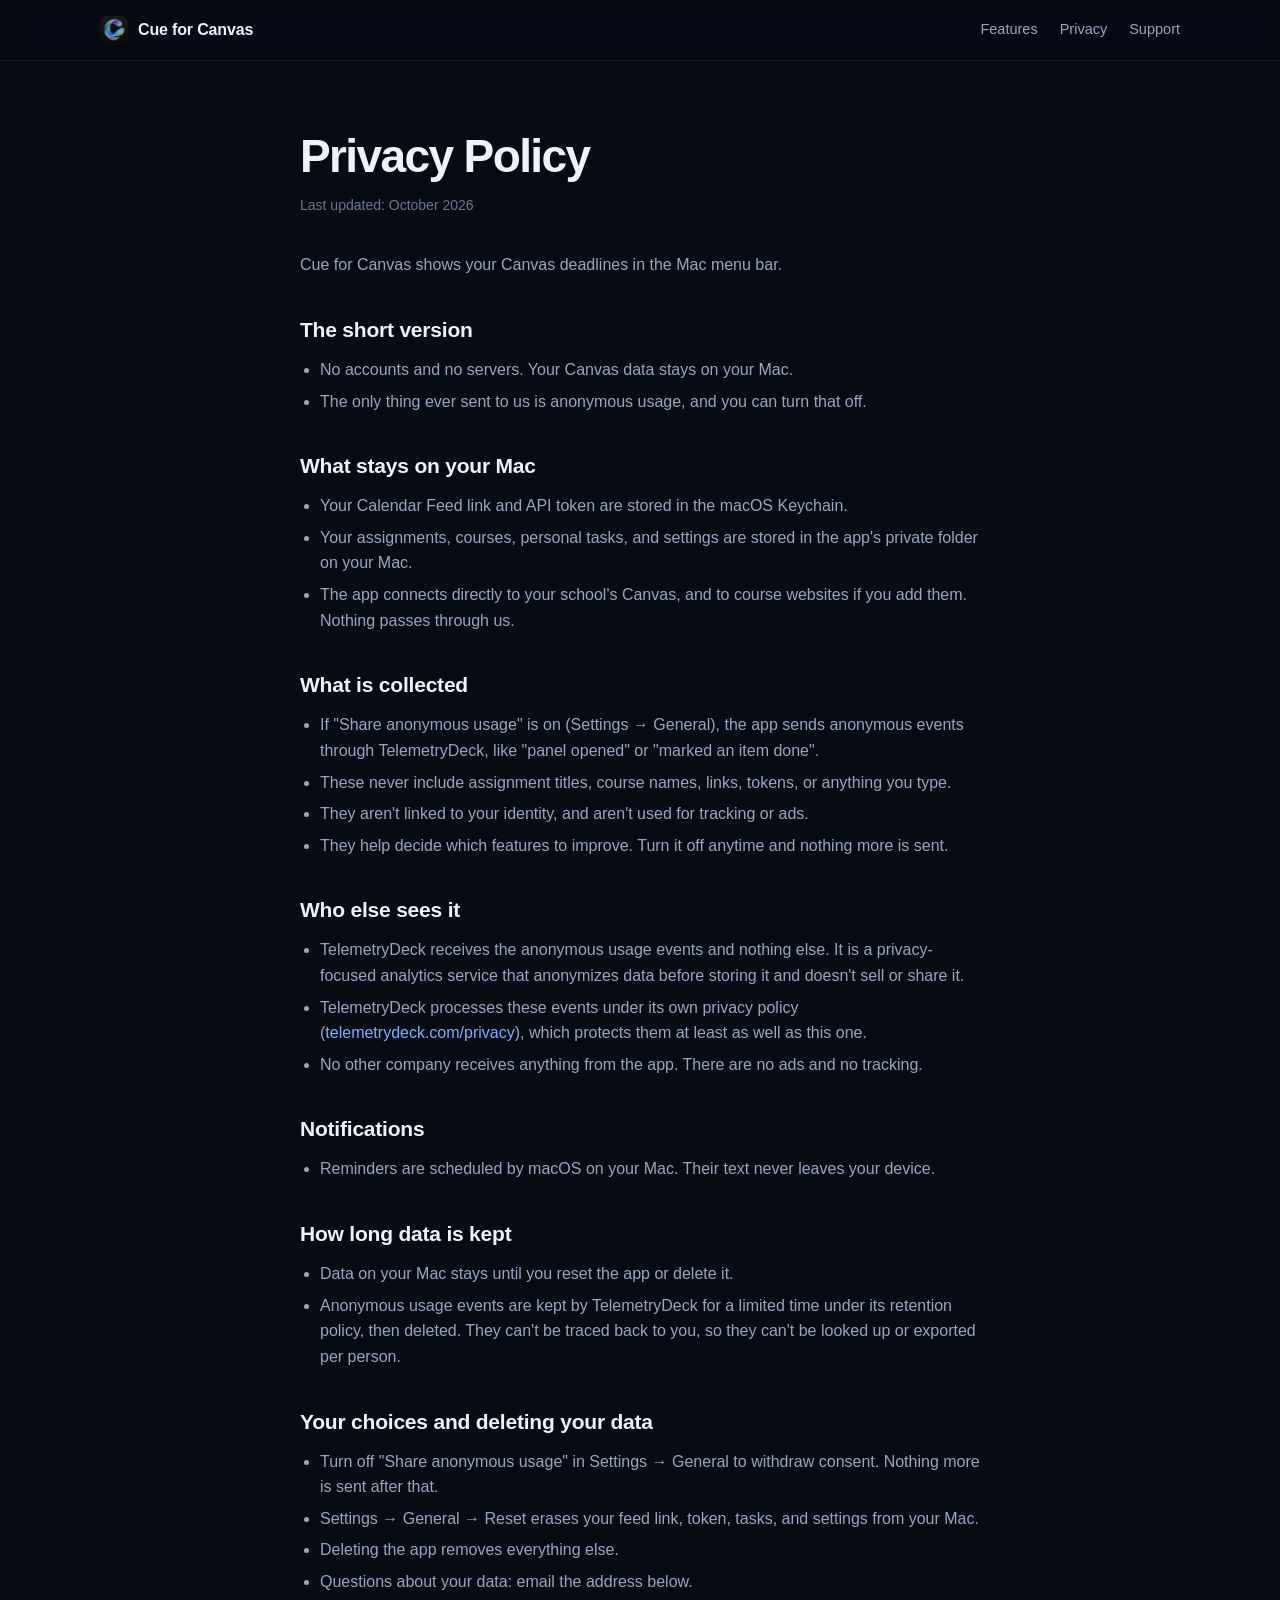
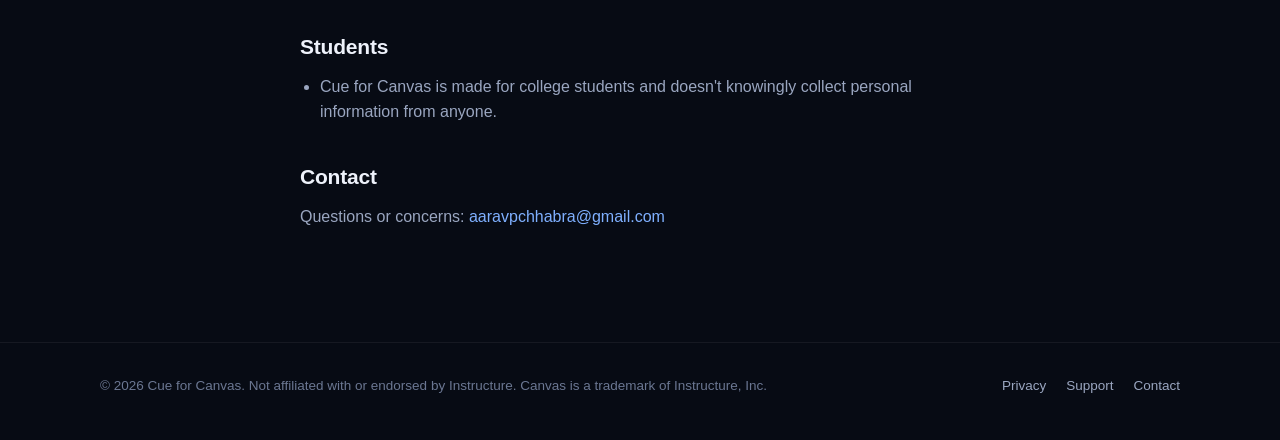
==== privacy/index.html @ 2b76afa1 "Landing page" ====
<!doctype html>
<html lang="en">
<head>
<meta charset="utf-8">
<meta name="viewport" content="width=device-width, initial-scale=1">
<title>Privacy Policy · Cue for Canvas</title>
<meta name="description" content="How Cue for Canvas handles your data. No accounts, no servers, anonymous usage only.">
<link rel="canonical" href="https://cueforcanvas.com/privacy/">
<meta property="og:title" content="Privacy Policy · Cue for Canvas">
<meta property="og:image" content="https://cueforcanvas.com/assets/og.png">
<meta name="theme-color" content="#070b14">
<link rel="icon" type="image/png" sizes="32x32" href="/assets/favicon-32.png">
<link rel="apple-touch-icon" href="/assets/apple-touch-icon.png">
<link rel="stylesheet" href="/styles.css">
</head>
<body>

<header class="nav">
  <div class="wrap">
    <a class="brand" href="/"><img src="/assets/icon-256.webp" alt="" width="28" height="28">Cue for Canvas</a>
    <nav class="nav-links">
      <a href="/#features">Features</a>
      <a class="keep" href="/privacy/">Privacy</a>
      <a class="keep" href="/support/">Support</a>
    </nav>
  </div>
</header>

<main class="doc">
<h1>Privacy Policy</h1>
<p class="updated">Last updated: October 2026</p>
<p>Cue for Canvas shows your Canvas deadlines in the Mac menu bar.</p>
<h2>The short version</h2>
<ul>
  <li>No accounts and no servers. Your Canvas data stays on your Mac.</li>
  <li>The only thing ever sent to us is anonymous usage, and you can turn that off.</li>
</ul>
<h2>What stays on your Mac</h2>
<ul>
  <li>Your Calendar Feed link and API token are stored in the macOS Keychain.</li>
  <li>Your assignments, courses, personal tasks, and settings are stored in the app's private folder on your Mac.</li>
  <li>The app connects directly to your school's Canvas, and to course websites if you add them. Nothing passes through us.</li>
</ul>
<h2>What is collected</h2>
<ul>
  <li>If "Share anonymous usage" is on (Settings → General), the app sends anonymous events through TelemetryDeck, like "panel opened" or "marked an item done".</li>
  <li>These never include assignment titles, course names, links, tokens, or anything you type.</li>
  <li>They aren't linked to your identity, and aren't used for tracking or ads.</li>
  <li>They help decide which features to improve. Turn it off anytime and nothing more is sent.</li>
</ul>
<h2>Who else sees it</h2>
<ul>
  <li>TelemetryDeck receives the anonymous usage events and nothing else. It is a privacy-focused analytics service that anonymizes data before storing it and doesn't sell or share it.</li>
  <li>TelemetryDeck processes these events under its own privacy policy (<a href="https://telemetrydeck.com/privacy">telemetrydeck.com/privacy</a>), which protects them at least as well as this one.</li>
  <li>No other company receives anything from the app. There are no ads and no tracking.</li>
</ul>
<h2>Notifications</h2>
<ul>
  <li>Reminders are scheduled by macOS on your Mac. Their text never leaves your device.</li>
</ul>
<h2>How long data is kept</h2>
<ul>
  <li>Data on your Mac stays until you reset the app or delete it.</li>
  <li>Anonymous usage events are kept by TelemetryDeck for a limited time under its retention policy, then deleted. They can't be traced back to you, so they can't be looked up or exported per person.</li>
</ul>
<h2>Your choices and deleting your data</h2>
<ul>
  <li>Turn off "Share anonymous usage" in Settings → General to withdraw consent. Nothing more is sent after that.</li>
  <li>Settings → General → Reset erases your feed link, token, tasks, and settings from your Mac.</li>
  <li>Deleting the app removes everything else.</li>
  <li>Questions about your data: email the address below.</li>
</ul>
<h2>Students</h2>
<ul>
  <li>Cue for Canvas is made for college students and doesn't knowingly collect personal information from anyone.</li>
</ul>
<h2>Contact</h2>
<p>Questions or concerns: <a href="mailto:aaravpchhabra@gmail.com">aaravpchhabra@gmail.com</a></p>
</main>

<footer>
  <div class="wrap">
    <span>© 2026 Cue for Canvas. Not affiliated with or endorsed by Instructure. Canvas is a trademark of Instructure, Inc.</span>
    <nav><a href="/privacy/">Privacy</a><a href="/support/">Support</a><a href="mailto:aaravpchhabra@gmail.com">Contact</a></nav>
  </div>
</footer>
</body>
</html>
---- styles.css ----
/* Cue for Canvas site. Colors come from the app icon. */
:root {
  --bg: #070b14;
  --bg-2: #0b1222;
  --card: rgba(255, 255, 255, 0.035);
  --card-line: rgba(255, 255, 255, 0.08);
  --text: #eef2fb;
  --muted: #9aa6c0;
  --faint: #6b7792;
  --teal: #3ec9c1;
  --blue: #4f8cf7;
  --purple: #9a6cf0;
  --amber: #f2b766;
  --link: #7fb0ff;
  --grad: linear-gradient(100deg, var(--teal), var(--blue) 45%, var(--purple) 80%, var(--amber));
  --radius: 18px;
  --max: 1120px;
}

* { box-sizing: border-box; }
html { scroll-behavior: smooth; -webkit-text-size-adjust: 100%; }
body {
  margin: 0;
  background: var(--bg);
  color: var(--text);
  font: 16px/1.6 -apple-system, BlinkMacSystemFont, "SF Pro Text", "Inter", "Segoe UI", sans-serif;
  -webkit-font-smoothing: antialiased;
  overflow-x: hidden;
}
img { max-width: 100%; height: auto; display: block; }
a { color: var(--link); text-decoration: none; }
a:hover { text-decoration: underline; }
.wrap { max-width: var(--max); margin: 0 auto; padding: 0 20px; }

/* Nav */
.nav {
  position: sticky; top: 0; z-index: 10;
  background: rgba(7, 11, 20, 0.72);
  backdrop-filter: saturate(160%) blur(14px);
  -webkit-backdrop-filter: saturate(160%) blur(14px);
  border-bottom: 1px solid rgba(255, 255, 255, 0.06);
}
.nav .wrap { display: flex; align-items: center; gap: 24px; height: 60px; }
.brand { display: flex; align-items: center; gap: 10px; color: var(--text); font-weight: 650; letter-spacing: -0.01em; }
.brand:hover { text-decoration: none; }
.brand img { width: 28px; height: 28px; border-radius: 7px; }
.nav-links { display: flex; gap: 22px; margin-left: auto; font-size: 14.5px; }
.nav-links a { color: var(--muted); }
.nav-links a:hover { color: var(--text); text-decoration: none; }

/* Buttons */
.btn {
  display: inline-flex; align-items: center; gap: 8px;
  padding: 11px 18px; border-radius: 12px;
  font-weight: 600; font-size: 15px; line-height: 1;
  border: 1px solid transparent; cursor: pointer;
  transition: transform .15s ease, background .15s ease, border-color .15s ease;
}
.btn:hover { text-decoration: none; transform: translateY(-1px); }
.btn-primary { background: var(--blue); color: #fff; box-shadow: 0 8px 30px -8px rgba(79, 140, 247, .7); }
.btn-primary:hover { background: #5f98f8; }
.btn-ghost { background: rgba(255, 255, 255, .05); color: var(--text); border-color: var(--card-line); }
.btn-ghost:hover { background: rgba(255, 255, 255, .09); }
.btn svg { width: 18px; height: 18px; }

/* Hero */
.hero { position: relative; padding: 84px 0 72px; overflow: clip; }
.hero::before {
  content: ""; position: absolute; inset: -200px -10% auto auto; width: 820px; height: 820px;
  background: radial-gradient(closest-side, rgba(79, 140, 247, .28), transparent 70%);
  pointer-events: none;
}
.hero::after {
  content: ""; position: absolute; left: -240px; top: 260px; width: 640px; height: 640px;
  background: radial-gradient(closest-side, rgba(62, 201, 193, .14), transparent 70%);
  pointer-events: none;
}
.hero .wrap { position: relative; z-index: 1; display: grid; grid-template-columns: 1.05fr .95fr; gap: 56px; align-items: center; }
.eyebrow {
  display: inline-flex; align-items: center; gap: 8px;
  font-size: 13px; color: var(--muted);
  padding: 6px 12px; border-radius: 999px;
  border: 1px solid var(--card-line); background: var(--card);
}
.eyebrow .dot { width: 7px; height: 7px; border-radius: 50%; background: var(--teal); box-shadow: 0 0 10px var(--teal); }
.hero-icon { width: 76px; height: 76px; border-radius: 18px; margin: 26px 0 18px; box-shadow: 0 18px 50px -12px rgba(120, 110, 240, .55); }
h1 { font-size: clamp(42px, 6vw, 68px); line-height: 1.02; letter-spacing: -0.035em; margin: 0 0 14px; font-weight: 750; }
.grad-text { background: var(--grad); -webkit-background-clip: text; background-clip: text; color: transparent; }
.tagline { font-size: clamp(18px, 2.2vw, 21px); color: var(--text); margin: 0 0 6px; font-weight: 550; letter-spacing: -0.01em; }
.lede { font-size: 17px; color: var(--muted); margin: 0 0 30px; max-width: 30em; }
.cta-row { display: flex; flex-wrap: wrap; gap: 12px; align-items: center; }
.cta-note { font-size: 13.5px; color: var(--faint); margin-top: 16px; }

/* Fake menu bar above the panel */
.shot-stack { position: relative; justify-self: center; width: 100%; max-width: 370px; }
.menubar {
  display: flex; align-items: center; justify-content: flex-end; gap: 16px;
  height: 30px; padding: 0 14px; margin-bottom: 10px;
  border-radius: 10px; background: rgba(255, 255, 255, .06); border: 1px solid var(--card-line);
  font-size: 12.5px; color: var(--muted);
}
.menubar .mb-icon {
  display: inline-flex; align-items: center; gap: 6px; color: var(--text);
  padding: 2px 8px; border-radius: 6px; background: rgba(255, 255, 255, .12);
}
.menubar .mb-icon img { width: 15px; height: 15px; border-radius: 4px; }
.menubar .badge { font-size: 11px; font-weight: 700; }
.panel-shot { width: 100%; filter: drop-shadow(0 30px 60px rgba(0, 0, 0, .55)) drop-shadow(0 0 1px rgba(255, 255, 255, .25)); }

/* Strip */
.strip { border-top: 1px solid rgba(255, 255, 255, .06); border-bottom: 1px solid rgba(255, 255, 255, .06); background: var(--bg-2); }
.strip .wrap { display: flex; flex-wrap: wrap; justify-content: center; gap: 12px 40px; padding-top: 20px; padding-bottom: 20px; color: var(--muted); font-size: 14.5px; }
.strip span { display: inline-flex; align-items: center; gap: 8px; }
.strip svg { width: 16px; height: 16px; color: var(--teal); }

/* Sections */
section { padding: 96px 0; }
.section-head { max-width: 640px; margin: 0 0 48px; }
.section-head.center { margin-left: auto; margin-right: auto; text-align: center; }
.kicker { font-size: 13px; font-weight: 650; letter-spacing: .08em; text-transform: uppercase; color: var(--teal); margin: 0 0 10px; }
h2 { font-size: clamp(30px, 4vw, 42px); line-height: 1.1; letter-spacing: -0.025em; margin: 0 0 14px; font-weight: 720; }
.section-head p { color: var(--muted); font-size: 17px; margin: 0; }
.section-head .kicker { color: var(--teal); font-size: 13px; margin: 0 0 10px; }

/* Features */
.features { display: grid; grid-template-columns: repeat(3, 1fr); gap: 16px; }
.feature {
  padding: 24px; border-radius: var(--radius);
  background: var(--card); border: 1px solid var(--card-line);
}
.feature .ic {
  width: 38px; height: 38px; border-radius: 10px; display: grid; place-items: center; margin-bottom: 16px;
  background: rgba(79, 140, 247, .12); color: var(--blue);
}
.feature:nth-child(3n+2) .ic { background: rgba(154, 108, 240, .14); color: var(--purple); }
.feature:nth-child(3n+3) .ic { background: rgba(62, 201, 193, .13); color: var(--teal); }
.feature .ic svg { width: 20px; height: 20px; }
.feature h3 { margin: 0 0 6px; font-size: 17px; letter-spacing: -0.01em; }
.feature p { margin: 0; color: var(--muted); font-size: 15px; }

/* Gallery */
.gallery { display: grid; grid-template-columns: repeat(3, 1fr); gap: 28px; align-items: start; }
.gallery figure { margin: 0; }
.gallery img { width: 100%; filter: drop-shadow(0 24px 40px rgba(0, 0, 0, .5)); }
.gallery figcaption { margin-top: 18px; text-align: center; }
.gallery figcaption b { display: block; font-size: 16px; }
.gallery figcaption span { color: var(--muted); font-size: 14.5px; }

/* Steps */
.how { display: grid; grid-template-columns: 1fr 1fr; gap: 56px; align-items: center; }
.steps { list-style: none; padding: 0; margin: 0; counter-reset: s; }
.steps li { position: relative; padding: 0 0 26px 52px; counter-increment: s; }
.steps li::before {
  content: counter(s); position: absolute; left: 0; top: -2px;
  width: 34px; height: 34px; border-radius: 10px; display: grid; place-items: center;
  font-weight: 700; font-size: 15px; color: var(--text);
  background: rgba(255, 255, 255, .06); border: 1px solid var(--card-line);
}
.steps h3 { margin: 0 0 4px; font-size: 17px; }
.steps p { margin: 0; color: var(--muted); font-size: 15px; }
.how img { width: 100%; max-width: 480px; justify-self: center; filter: drop-shadow(0 24px 50px rgba(0, 0, 0, .55)); }

/* Privacy band */
.privacy-band {
  border-radius: 26px; padding: 48px;
  background:
    radial-gradient(600px 300px at 100% 0%, rgba(154, 108, 240, .16), transparent 60%),
    radial-gradient(500px 300px at 0% 100%, rgba(62, 201, 193, .12), transparent 60%),
    var(--bg-2);
  border: 1px solid var(--card-line);
  display: grid; grid-template-columns: 1fr 1fr; gap: 40px; align-items: center;
}
.privacy-band ul { list-style: none; margin: 0; padding: 0; display: grid; gap: 14px; }
.privacy-band li { display: flex; gap: 12px; color: var(--muted); font-size: 15.5px; }
.privacy-band li svg { flex: none; width: 20px; height: 20px; color: var(--teal); margin-top: 2px; }
.privacy-band li b { color: var(--text); font-weight: 600; }

/* FAQ */
.faq { max-width: 760px; margin: 0 auto; }
.faq details { border-bottom: 1px solid var(--card-line); padding: 18px 0; }
.faq summary { cursor: pointer; font-weight: 600; font-size: 16.5px; list-style: none; display: flex; justify-content: space-between; gap: 16px; }
.faq summary::-webkit-details-marker { display: none; }
.faq summary::after { content: "+"; color: var(--faint); font-weight: 400; font-size: 22px; line-height: 1; transition: transform .2s; }
.faq details[open] summary::after { transform: rotate(45deg); }
.faq details p { color: var(--muted); margin: 10px 0 0; font-size: 15.5px; }

/* Final CTA */
.final { text-align: center; padding-bottom: 120px; }
.final img { width: 84px; height: 84px; border-radius: 20px; margin: 0 auto 22px; box-shadow: 0 18px 50px -12px rgba(120, 110, 240, .55); }
.final .cta-row { justify-content: center; }

/* Footer */
footer { border-top: 1px solid rgba(255, 255, 255, .06); padding: 32px 0 44px; color: var(--faint); font-size: 13.5px; }
footer .wrap { display: flex; flex-wrap: wrap; gap: 14px 28px; justify-content: space-between; }
footer nav { display: flex; gap: 20px; }
footer a { color: var(--muted); }

/* Text pages (privacy, support) */
.doc { max-width: 720px; margin: 0 auto; padding: 72px 20px 96px; }
.doc h1 { font-size: clamp(34px, 5vw, 46px); }
.doc .updated { color: var(--faint); font-size: 14px; margin: 0 0 36px; }
.doc h2 { font-size: 21px; margin: 40px 0 10px; letter-spacing: -0.01em; }
.doc p, .doc li { color: var(--muted); font-size: 16px; }
.doc ul { padding-left: 20px; }
.doc li { margin: 6px 0; }
.doc b, .doc strong { color: var(--text); }
.doc code {
  font: 13.5px/1.5 ui-monospace, "SF Mono", Menlo, monospace;
  background: rgba(255, 255, 255, .06); border: 1px solid var(--card-line);
  padding: 2px 6px; border-radius: 6px; color: var(--text); word-break: break-all;
}
.callout {
  margin: 28px 0; padding: 20px 22px; border-radius: 14px;
  background: var(--card); border: 1px solid var(--card-line);
}
.callout p { margin: 0; }

/* Small screens */
@media (max-width: 900px) {
  .hero { padding-top: 56px; }
  .hero .wrap, .how, .privacy-band { grid-template-columns: 1fr; }
  .shot-stack { max-width: 360px; }
  .features { grid-template-columns: 1fr 1fr; }
  .gallery { grid-template-columns: 1fr; max-width: 420px; margin: 0 auto; }
  .gallery figure:first-child { display: none; }
  .privacy-band { padding: 32px 24px; }
  section { padding: 72px 0; }
}
@media (max-width: 600px) {
  .nav-links a:not(.keep) { display: none; }
  .features { grid-template-columns: 1fr; }
  .wrap { padding: 0 16px; }
}
@media (prefers-reduced-motion: reduce) {
  html { scroll-behavior: auto; }
  .btn { transition: none; }
}
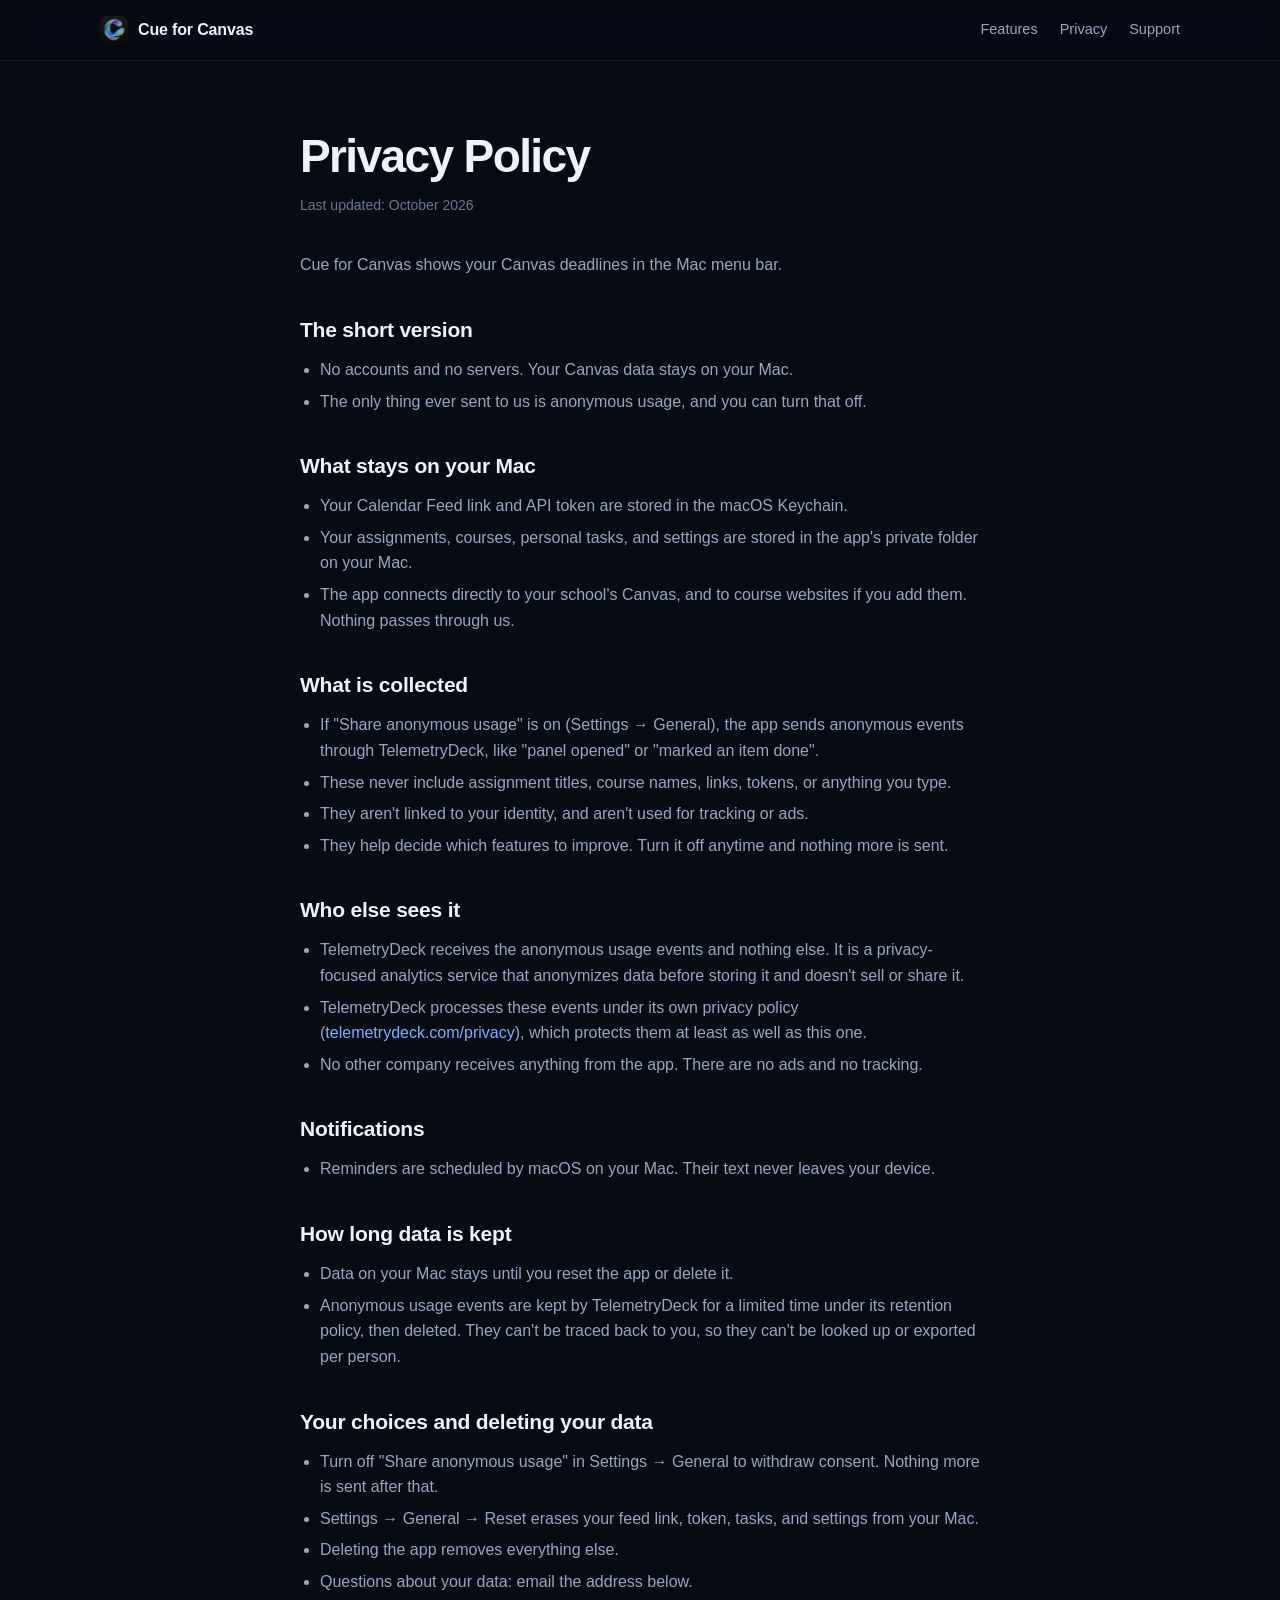
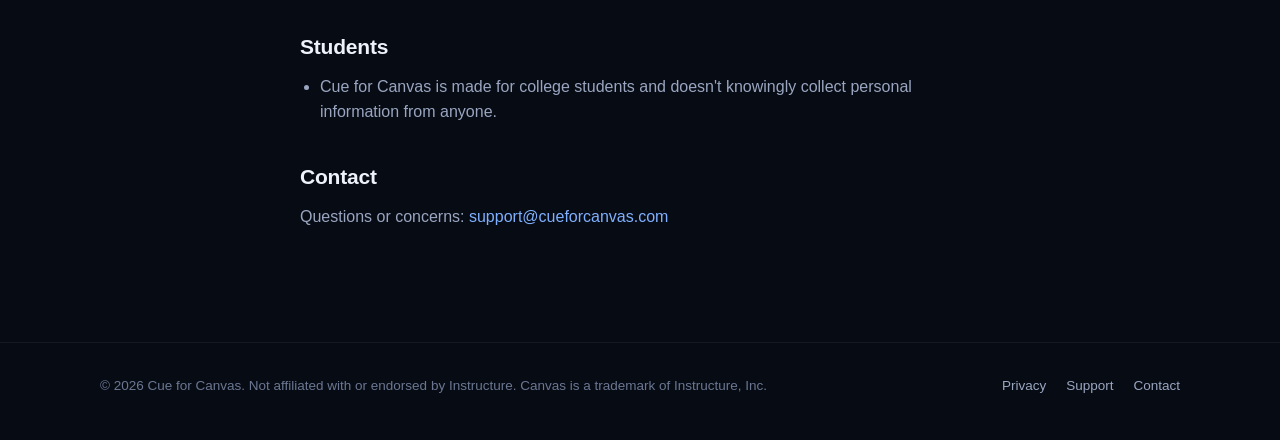
==== commit 38520a52: "Support email" ====
--- a/privacy/index.html
+++ b/privacy/index.html
@@ -75,13 +75,13 @@
   <li>Cue for Canvas is made for college students and doesn't knowingly collect personal information from anyone.</li>
 </ul>
 <h2>Contact</h2>
-<p>Questions or concerns: <a href="mailto:aaravpchhabra@gmail.com">aaravpchhabra@gmail.com</a></p>
+<p>Questions or concerns: <a href="mailto:support@cueforcanvas.com">support@cueforcanvas.com</a></p>
 </main>
 
 <footer>
   <div class="wrap">
     <span>© 2026 Cue for Canvas. Not affiliated with or endorsed by Instructure. Canvas is a trademark of Instructure, Inc.</span>
-    <nav><a href="/privacy/">Privacy</a><a href="/support/">Support</a><a href="mailto:aaravpchhabra@gmail.com">Contact</a></nav>
+    <nav><a href="/privacy/">Privacy</a><a href="/support/">Support</a><a href="mailto:support@cueforcanvas.com">Contact</a></nav>
   </div>
 </footer>
 </body>
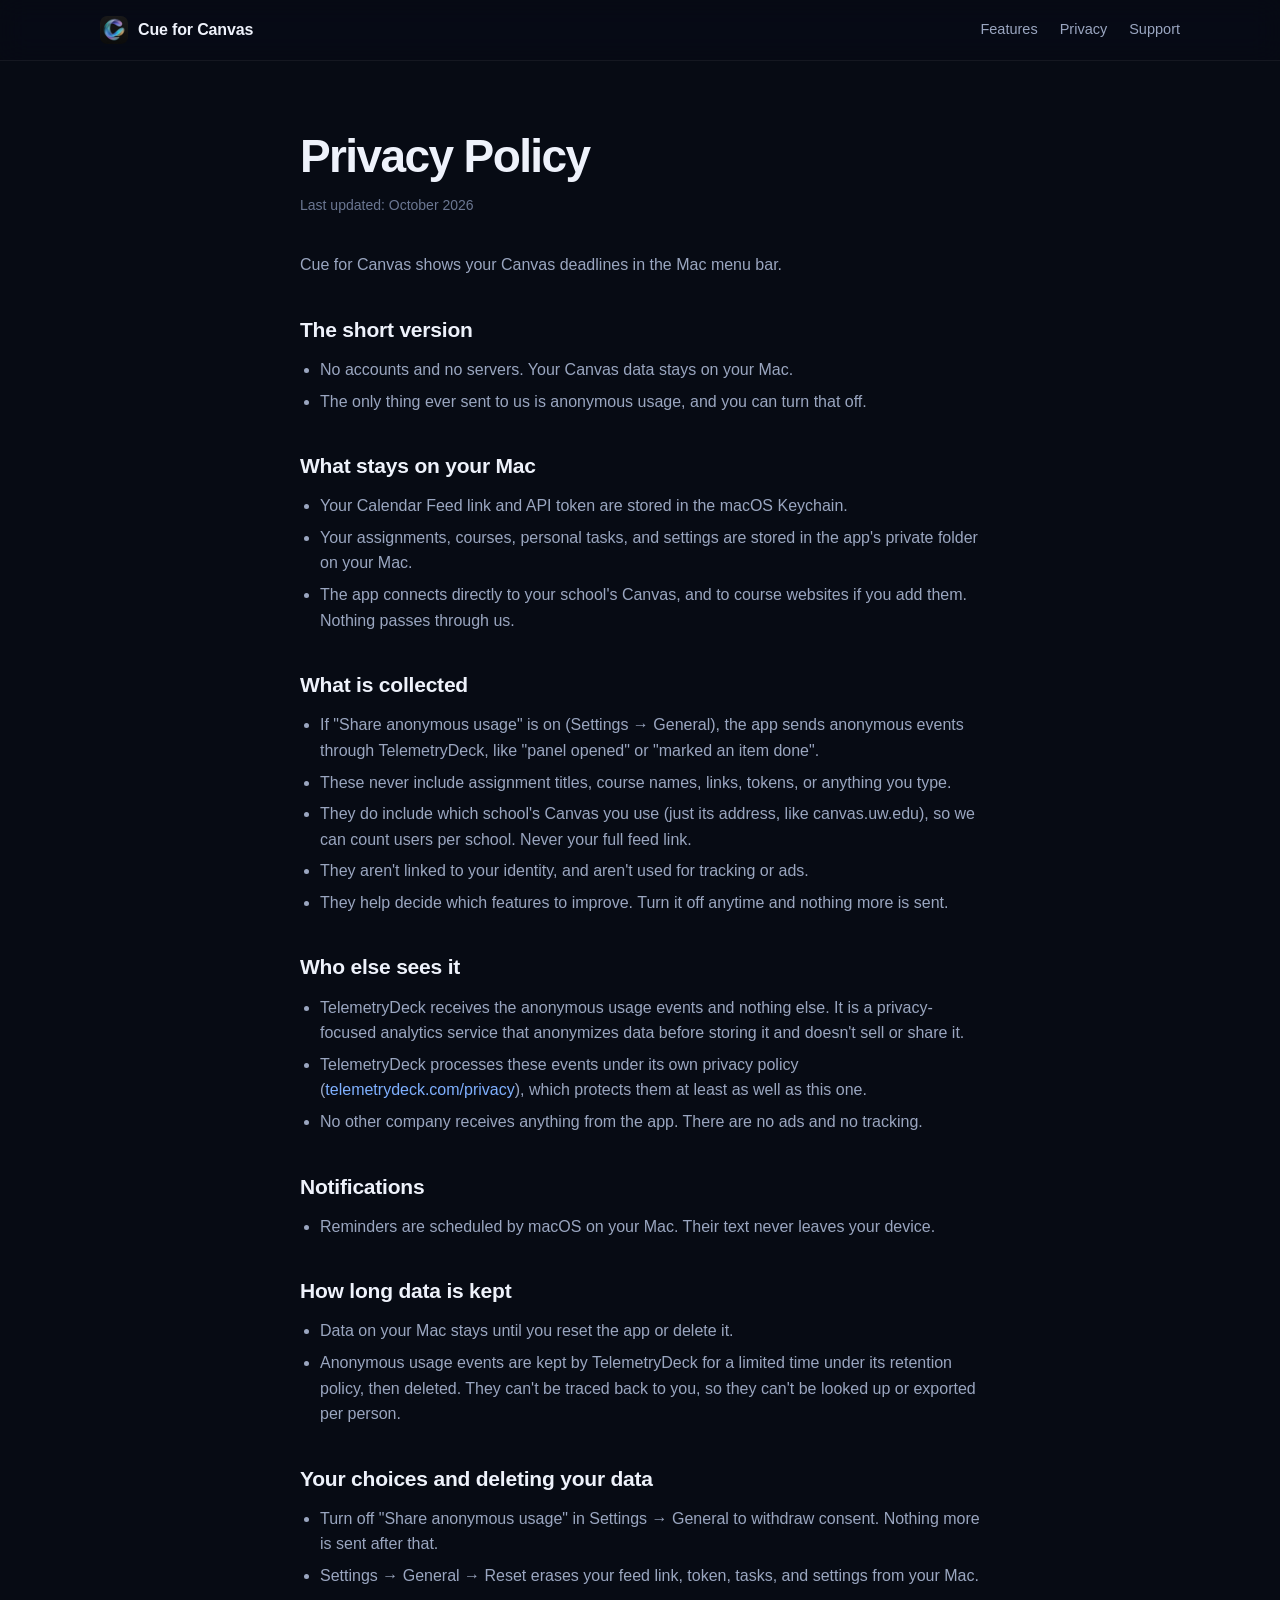
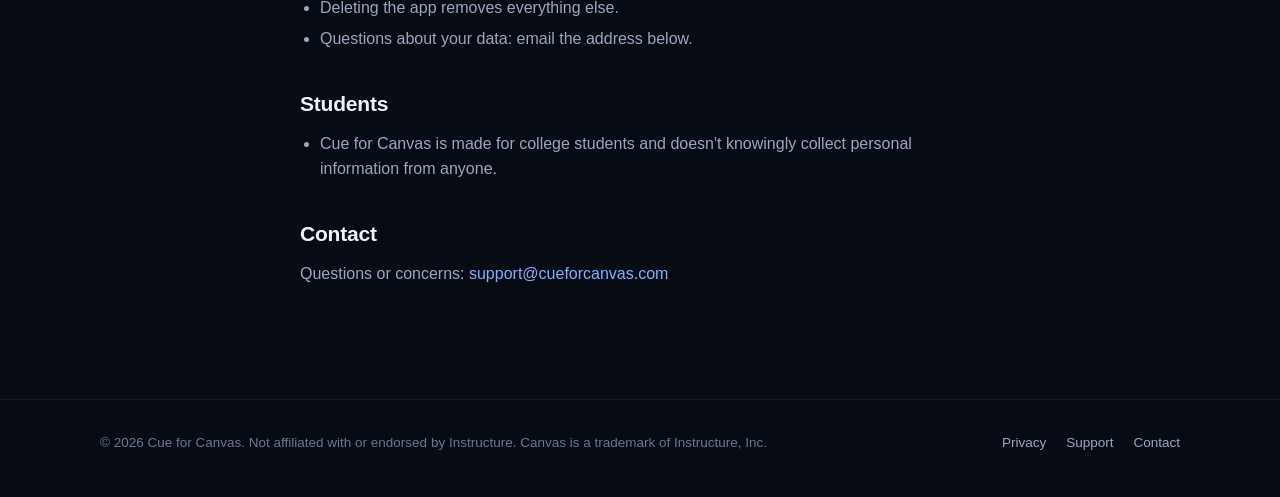
==== commit bad432e0: "Privacy: school address, support email" ====
--- a/privacy/index.html
+++ b/privacy/index.html
@@ -45,6 +45,7 @@
 <ul>
   <li>If "Share anonymous usage" is on (Settings → General), the app sends anonymous events through TelemetryDeck, like "panel opened" or "marked an item done".</li>
   <li>These never include assignment titles, course names, links, tokens, or anything you type.</li>
+  <li>They do include which school&#x27;s Canvas you use (just its address, like canvas.uw.edu), so we can count users per school. Never your full feed link.</li>
   <li>They aren't linked to your identity, and aren't used for tracking or ads.</li>
   <li>They help decide which features to improve. Turn it off anytime and nothing more is sent.</li>
 </ul>
